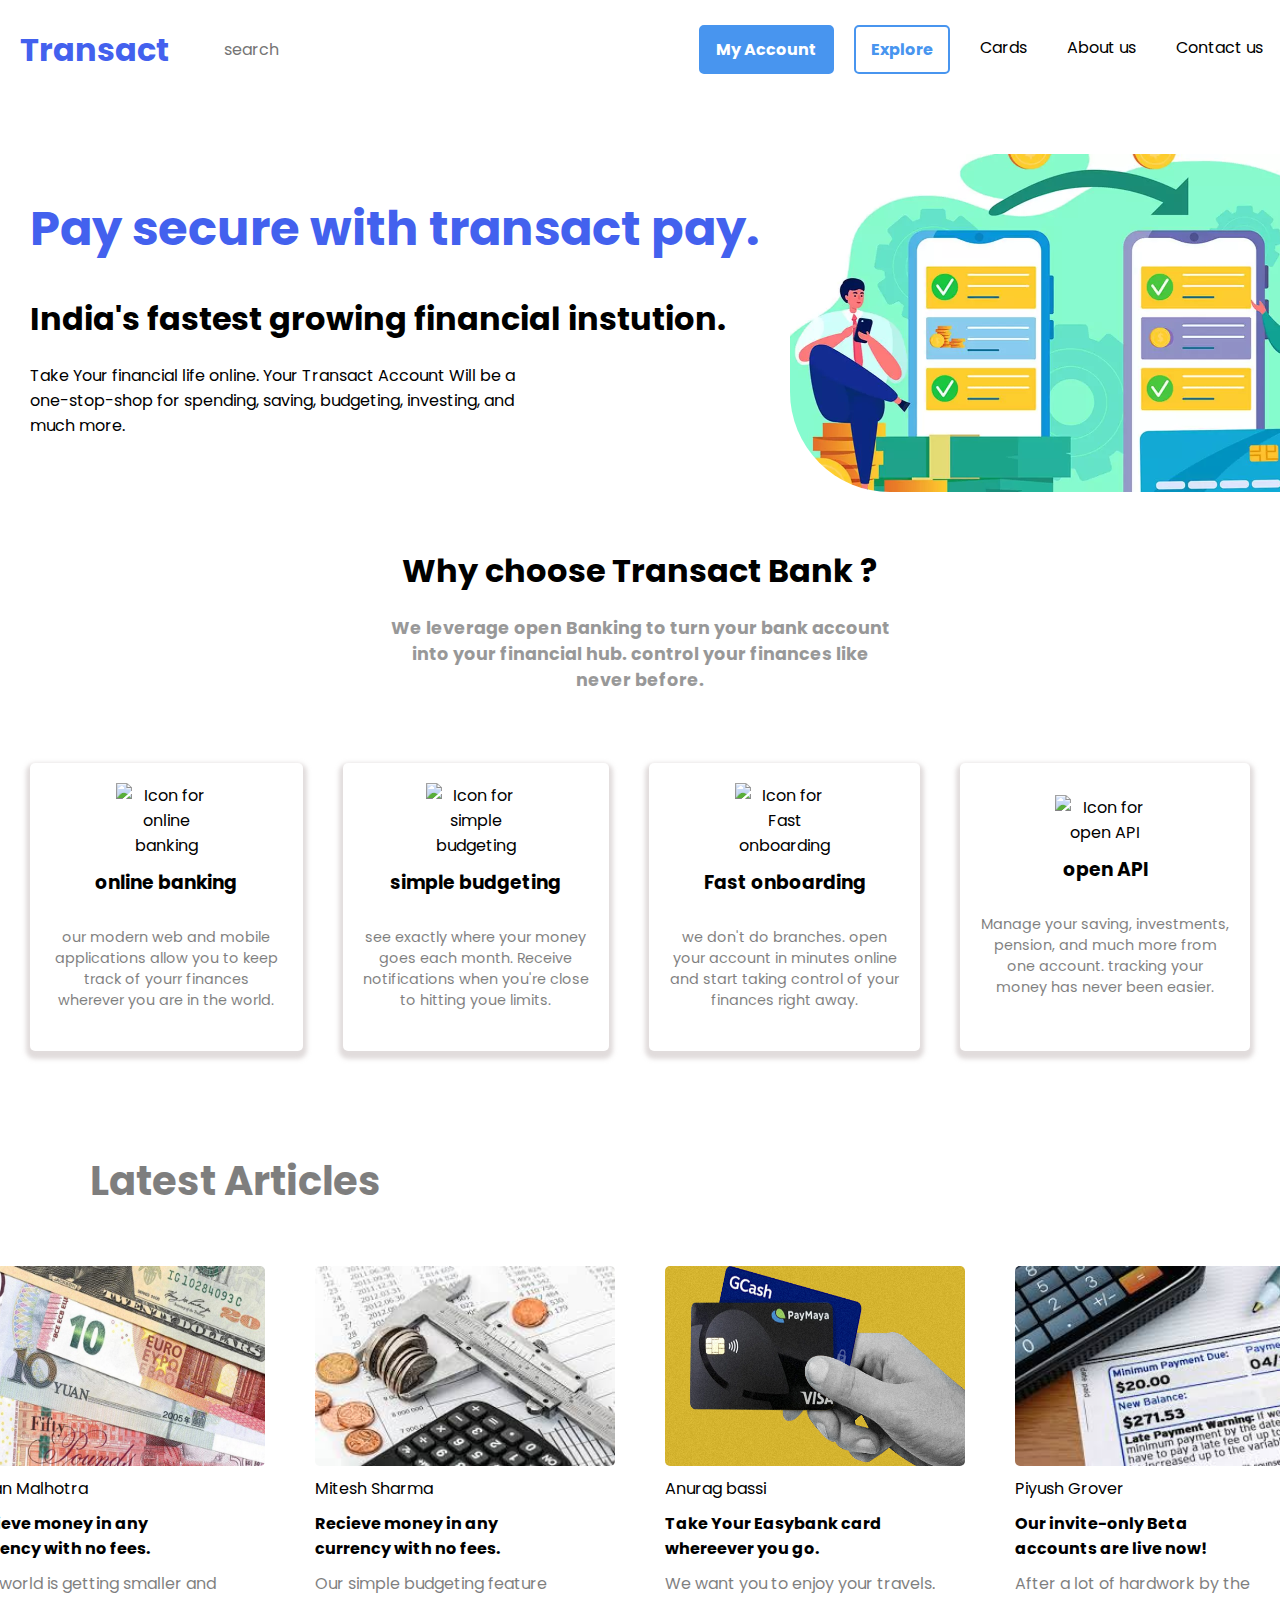
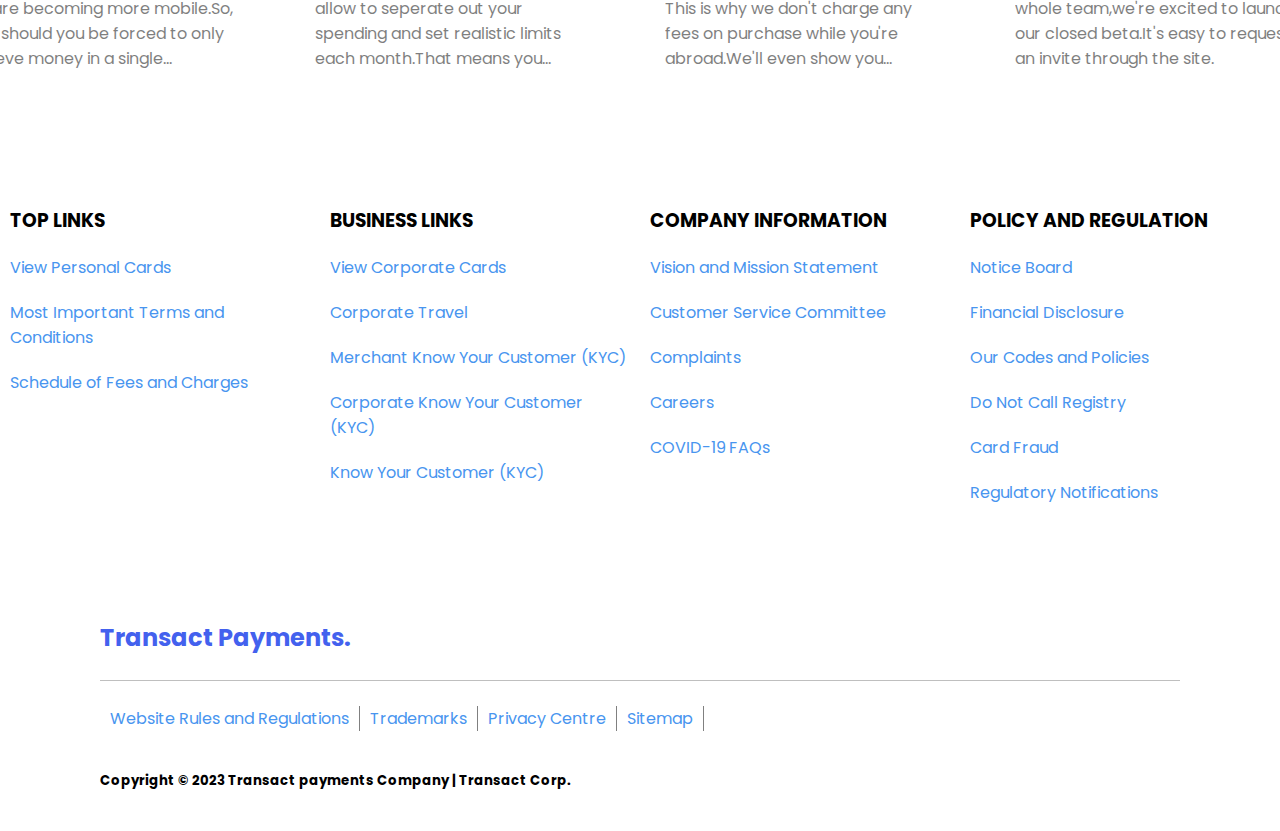
==== Frontend/Home.html @ 8d21cfab "success" ====
<!DOCTYPE html>
<html lang="en">

<head>
  <meta charset="UTF-8">
  <meta name="viewport" content="width=device-width, initial-scale=1.0">
  <title>Home</title>
  <link rel="stylesheet" href="Home.css">
  <link rel="stylesheet" href="../../assets/vendor/aos/dist/aos.css">
</head>

<body>

  <div class="container">

    <div class="logo-section">
      <h1 style="color: #4361ee;">Transact</h1>
    </div>

    <div class="search-bar">
      <input type="search" name="" id="" class="search" placeholder="search">
    </div>

    <div class="link-section">
      <nav>
        <ul class="navbar-li">
          <li><input type="button" value="My Account" name="account" class="btn btn-primary"></li>
          <li class="btn primary">Explore</li>
          <li class="link hover-links">Cards</li>
          <li class="link hover-links">About us</li>
          <li class="link hover-links">Contact us</li>
          <li class="link hover-links">Insurance</li>
          <li class="link hover-links">Help ?</li>
        </ul>
      </nav>
    </div>
  </div>

  <div class="container">
    <div class="box-1">
      <div class="content-box-1">
        <div class="title-section">
          <h1>Pay secure with transact pay.</h1>
        </div>
        <h1>India's fastest growing financial instution.</h1>
        <p class="body-text">Take Your financial life online. Your Transact Account Will be a one-stop-shop for
          spending, saving, budgeting, investing, and much more.</p>
        <br>
        <div class="auto-type-setting">
          <span class="auto-type"></span>
        </div>
      </div>
      <div class="content-image-section">
        <img class="image-setting" src="./IMAGES/img14.webp" alt="Error">
      </div>
    </div>
  </div>

  <div class="container-spec">
    <div class="choose-section">
      <h1 class="choose-section-title">Why choose Transact Bank ?</h1>
    </div>

    <div class="info-section">
      <div class="text-display">
        <p class="text-display-title">We leverage open Banking to turn your bank account into your financial hub.
          control your finances like never before.</p>
      </div>
    </div>

    <div class="service-card-group">
      <div class="service-card">
        <img src="https://cdn-icons-png.freepik.com/256/10071/10071183.png" alt="Icon for online banking"
          class="card-icon" />
        <h3 class="card-title">online banking</h3>
        <p class="card-text">
          our modern web and mobile applications allow you to keep track
          of yourr finances wherever you are in the world.
        </p>
      </div>

      <div class="service-card">
        <img src="https://cdn-icons-png.freepik.com/256/10071/10071250.png" alt="Icon for simple budgeting"
          class="card-icon" />
        <h3 class="card-title">simple budgeting</h3>
        <p class="card-text">
          see exactly where your money goes each month. Receive
          notifications when you're close to hitting youe limits.
        </p>
      </div>

      <div class="service-card">
        <img src="https://cdn-icons-png.freepik.com/256/10071/10071340.png" alt="Icon for Fast onboarding"
          class="card-icon" />
        <h3 class="card-title">Fast onboarding</h3>
        <p class="card-text">
          we don't do branches. open your account in minutes online and
          start taking control of your finances right away.
        </p>
      </div>

      <div class="service-card">
        <img src="https://cdn-icons-png.freepik.com/256/10070/10070932.png" alt="Icon for open API" class="card-icon" />
        <h3 class="card-title">open API</h3>
        <p class="card-text">
          Manage your saving, investments, pension, and much more from
          one account. tracking your money has never been easier.
        </p>
      </div>
    </div>
  </div>

  <div class="articles-section">
    <section class="blog-section">
      <h1 class="blog-section-text">Latest Articles</h1>
      <div class="article-container">
        <div class="article">
          <img src="./IMAGES/curr1.jpg" alt="Error" class="blog-images" />
          <div class="content">
            <p>Aryan Malhotra</p>
            <h4>Recieve money in any<br />
              currency with no fees.</h4>
            <p class="blog-section-content-text">The world is getting smaller and<br />
              we are becoming more mobile.So,<br />
              why should you be forced to only<br />
              recieve money in a single...</p>
          </div>
        </div>

        <div class="article">
          <img src="./IMAGES/curr2.jpg" alt="Error" class="blog-images" />
          <div class="content">
            <p>Mitesh Sharma</p>
            <h4>Recieve money in any<br />
              currency with no fees.</h4>
            <p class="blog-section-content-text">Our simple budgeting feature<br />
              allow to seperate out your<br />
              spending and set realistic limits<br />
              each month.That means you...</p>
          </div>
        </div>

        <div class="article">
          <img src="./IMAGES/curr3.jpg" alt="Error" class="blog-images" />
          <div class="content">
            <p>Anurag bassi</p>
            <h4>Take Your Easybank card<br />whereever you go.</h4>
            <p class="blog-section-content-text">We want you to enjoy your travels.<br />This is why we don't
              charge any<br />fees on purchase while you're <br />abroad.We'll
              even show you...</p>
          </div>
        </div>

        <div class="article">
          <img src="./IMAGES/curr4.jpg" alt="Error" class="blog-images" />
          <div class="content">
            <p>Piyush Grover</p>
            <h4>Our invite-only Beta<br />accounts are live now!</h4>
            <p class="blog-section-content-text">After a lot of hardwork by the<br />
              whole team,we're excited to launch<br />
              our closed beta.It's easy to request <br />an invite through the
              site.</p>
          </div>
        </div>
      </div>
    </section>
  </div>

  <div class="footer-section">
    <div class="items">
      <div class="section">
        <ul>
          <h3>TOP LINKS</h3>
          <li>View Personal Cards</li>
          <li>Most Important Terms and Conditions</li>
          <li>Schedule of Fees and Charges</li>
        </ul>
      </div>
      <div class="section">
        <ul>
          <h3>BUSINESS LINKS</h3>
          <li>View Corporate Cards</li>
          <li>Corporate Travel</li>
          <li>Merchant Know Your Customer (KYC)</li>
          <li>Corporate Know Your Customer (KYC)</li>
          <li>Know Your Customer (KYC)</li>
        </ul>
      </div>
      <div class="section">
        <ul>
          <h3>COMPANY INFORMATION</h3>
          <li>Vision and Mission Statement</li>
          <li>Customer Service Committee</li>
          <li>Complaints</li>
          <li>Careers</li>
          <li>COVID-19 FAQs</li>
        </ul>
      </div>
      <div class="section">
        <ul>
          <h3>POLICY AND REGULATION</h3>
          <li>Notice Board</li>
          <li>Financial Disclosure</li>
          <li>Our Codes and Policies</li>
          <li>Do Not Call Registry</li>
          <li>Card Fraud</li>
          <li>Regulatory Notifications</li>
        </ul>
      </div>
    </div>

    <div class="footer-section">
      <h2>Transact Payments.</h2>
      <div class="border-style"></div>
      <div class="footer-1">
        <p>Website Rules and Regulations</p>
        <p>Trademarks</p>
        <p>Privacy Centre</p>
        <p>Sitemap</p>
      </div>
      <div class="footer-2">
        <h5>Copyright © 2023 Transact payments Company | Transact Corp.</h5>
      </div>
    </div>
  </div>

  <script src="../../assets/vendor/aos/dist/aos.js"></script>
  <script src="https://cdn.jsdelivr.net/npm/typed.js@2.0.12"></script>
  <script>
    let typed = new Typed(".auto-type", {
      strings: ["Serves 850 Million active user.", "Your trust our responsiblity.", "Be a member of our family.", "Across 75+ countries."],
      typeSpeed: 50,
      backSpeed: 50,
      loop: true
    });
  </script>

  </div>

</body>

</html>
---- Frontend/Home.css ----
@import url('https://fonts.googleapis.com/css2?family=Poppins:wght@300;500&display=swap');

* {
  margin: 0px;
  padding: 0px;
  font-family: 'Poppins', sans-serif;
}

.container {
  display: flex;
  min-width: 1500px;
  max-width: 600px;
  margin-inline: auto;
  position: relative;
  justify-content: space-between;
  margin-bottom: 10px;
  /* border: 2px solid black; */
}

.logo-section {
  padding-inline: 20px;
  display: flex;
  justify-content: center;
  align-items: center;
}

.navbar-li {
  list-style: none;
  display: flex;
  gap: 20px;
  padding-block: 25px;
  padding-inline: 20px;
  cursor: pointer;
}

.megamenu {
  position: absolute;
  top: 100%;
  width: 100%;
  left: 0px;
  opacity: 0;
  visibility: hidden;
  transition: 1s;
  flex-wrap: wrap;
  z-index: 30;
  display: flex;
  flex-direction: row;
  justify-content: start;
  gap: 25px;
  padding-block: 50px;
  background-color: #f8f9fa;
}

.megamenu-items ul {
  list-style: none;
  position: relative;
  color: black !important;
}

.megamenu h3 {
  color: black !important;
  align-items: flex-start;
}

nav>ul>li:hover .megamenu {
  opacity: 1;
  top: 100%;
  visibility: visible;
  box-shadow: 0px 3px 20px #d2d3d4;
}

.megamenu-items {
  flex-basis: 20%;
  margin: 1%;
  text-align: center;
}

.megamenu-items ul {
  display: flex;
  flex-direction: column;
}

.megamenu-items ul li {
  padding-block: 8px;
  color: #4895ef;
}

.megamenu-items ul li:hover {
  text-decoration: underline;
  text-underline-offset: 5px;
  transition-duration: 0.3s;
  transform: translateY(-7px);
}

.megamenu-items h3 {
  padding: 10px;
}

.link {
  padding: 10px;
  border-radius: 5px;
}

.link-tag {
  text-decoration: none;
  color: black;
}

.hover-links:hover {
  color: #4895ef;
}

.link-section {
  z-index: 1;
}

.search-bar {
  display: flex;
  flex-direction: column;
  justify-content: center;
}

.search {
  padding: 10px 15px;
  min-width: 450px;
  font-size: 1rem;
  border-radius: 5px;
  border-style: none;
}

.body-text {
  max-width: 500px;
  margin: 20px 0 20px 0;
}

.footer {
  border-top: 1px solid #4895ef;
  width: 100%;
  display: flex;

}

.footer p {
  justify-content: center;
  padding-inline: 40px;
  padding-top: 10px;
}

.company-img {
  border-radius: 3%;
}

.content-image-section {
  display: flex;
  flex-direction: column;
  justify-content: center;
}

.image-setting {
  width: 600px;
  border-bottom-left-radius: 100px;
}

.link-btn {
  color: white;
  text-decoration: none;
}

.black-font {
  color: black;
}

.btn {
  padding: 10px 15px;
  border-radius: 5px;
  text-align: center;
  cursor: pointer;
  background: transparent;
  font-weight: bold;
}

.primary {
  border: 2px solid #4895ef;
  color: #4895ef;
  background: transparent;

}

.btn-primary {
  background-color: #4895ef;
  border: 2px solid #4895ef;
  color: white;
  font-size: 1rem;
  cursor: pointer;
}

.btn-primary:hover {
  background-color: #4361ee;
  transition: 0.2s ease-out;
}

.box-1>img {
  height: 50vh;
  width: 30vw;
}

.box-1 {
  display: flex;
  position: relative;
  top: 5vh;
}

.content-box-1 {
  display: flex;
  flex-direction: column;
  justify-content: center;
  margin: 0 30px 0 30px;
}

.title-section {
  margin-block: 30px;
  font-size: 1.5rem;
  color: #4361ee;
}

.auto-type-setting {
  color: #4895ef;
  font-size: 2rem;
}

.get-start {
  max-width: 10%;
  margin-top: 5%;
  cursor: pointer;
}

.about-company-logos {
  width: 1180px;
  margin-inline: auto;
  position: relative;
  display: flex;
  justify-content: center;
  top: 75px;
  font-size: 1.1rem;
  font-weight: bold;
}

.container-2 {
  width: 1180px;
  margin-inline: auto;
  margin-bottom: 10vh;
}

.box-2 {
  display: flex;
  justify-content: center;
  position: relative;
  top: 10vh;
  padding: 15px 20px;
  position: relative;
  top: 80px;
}

.logos {
  display: flex;
  width: 650px;
  gap: 50px;
}

.log-1:hover {
  fill: #4361ee;
  cursor: pointer;
}

.box-3 {
  border-radius: 10px;
  position: relative;
  top: 100px;
  max-width: 1180px;
  margin-inline: auto;
  margin-bottom: 10vw;
  height: 730px;
  background-image: url("/COLLEGE MINI PROJECT/IMAGES/gift2.jpg");
  background-size: cover;

}

.spec-btn {
  max-width: 200px;
  padding: 15px 20px;
  margin-top: 15px;
  background: transparent;
  border-radius: 5px;
  color: black;
  background-color: rgb(254, 252, 249);
  text-align: center;
  cursor: pointer;
  border: 2px solid wheat;
  margin-block: 20px;
  font-size: 1.2rem;
  font-weight: bold;
  color: rgb(241, 173, 46);
}

.small-font {
  font-size: 0.8rem;
}

.img-1 {
  display: flex;
  flex-direction: column;
  gap: 10px;
  padding: 50px 20px;
  position: relative;
  top: 100px;
  left: 50px;
  max-width: 500px;
  background-position: center;
  background-size: cover;
}

.cards {
  display: flex;
  max-width: 1180px;
  margin-inline: auto;
  margin-bottom: 10vh;
  padding: 15px 20px;
  gap: 10px;
}

.card-class {
  max-width: 100%;
  border-radius: 5px 5px 0px 0px;
}

.font-style {
  font-size: 1rem;
}

.boxy {
  width: 395px;
  border-radius: 5px;
}

.content>h3 {
  margin-block: 10px;
}

.content>p {
  margin-block: 10px;
}

.card-section-left {
  display: flex;
  flex-direction: column;
  gap: 10px;
}

.info-section-right {
  border-radius: 5px;
  display: flex;
  flex-direction: column;
  padding: 100px 100px;
}

.spec-btn-2 {
  max-width: 250px;
  padding: 20px 20px;
  font-size: 1rem;
  background-color: #4895ef;
  color: white;
  border: none;
  border-radius: 5px;
  font-size: 1.2rem;
  font-weight: bold;
  cursor: pointer;
}

.spec-btn-2:hover {
  background-color: #4361ee;
}

.card-section {
  display: flex;
  flex-direction: column;
  justify-content: space-between;
  max-width: 80%;
  margin-inline: auto;
  margin-bottom: 10vh;
}

.inner-card-section {
  display: flex;
  justify-content: space-around;
}

.header-section {
  display: flex;
  justify-content: center;
  margin-block: 25px;
}

.card-heading {
  padding: 15px 15px;
  position: relative;
  bottom: 35px;
}

.offers-cards {
  display: flex;
  flex-direction: column;
  justify-content: space-between;
  padding: 10px 10px;
  gap: 40px;
}

.card-button {
  border: 1px solid #4361ee;
  color: #4361ee;
  padding-block: 10px;
  display: flex;
  justify-content: center;
  border-radius: 5px;
  margin-bottom: 20px;
}

.card-button:hover {
  background-color: rgb(243, 243, 243);
  cursor: pointer;
}

.card-img {
  height: 200px;
  width: 385px;
}

.card-section-2 {
  display: flex;
  max-width: 1180px;
  margin-inline: auto;
  margin-bottom: 10vh;
}

.security-cards {
  margin: 10px;
  max-width: 1180px;
  font-size: 0.8rem;
  padding: 15px 15px;
  text-align: center;
  display: flex;
  gap: 25px;
  flex-direction: column;
  justify-content: center;
  transition: 1s ease-in-out;
  border-radius: 10px;
}

.card-security-button {
  border: 1px solid #4361ee;
  color: #4361ee;
  padding: 10px 20px;
  margin-top: auto;
  margin-inline: auto;
  border-radius: 5px;
  font-weight: bold;
  cursor: pointer;
}

.security-cards:hover {
  box-shadow: 0px 0px 20px #d2d4d6;
  transform: translateY(-20px);
}

.items {
  width: 1180px;
  margin-inline: auto;
  display: flex;
  justify-content: space-between;
  margin-bottom: 10vh;
}

.section {
  padding: 15px 10px;
}

.section ul li {
  list-style: none;
  color: #4895ef;
  transition: 0.3s ease-in-out;
}

.section ul li:hover {
  text-decoration: underline;
  text-underline-offset: 5px;
  cursor: pointer;
}

.section ul {
  display: flex;
  flex-direction: column;
  gap: 20px;
}

.footer-1 {
  display: flex;
}

.border-style {
  border-top: 1px solid grey;
  opacity: 0.5;
  margin-block: 25px;
}

.footer-section h2 {
  color: #4361ee;
}

.footer-1 p {
  font-size: 1rem;
  border-right: 1px solid grey;
  padding: 0px 10px;
  color: #4895ef;
  cursor: pointer;
}

.footer-1 p:hover {
  text-decoration: underline;
  text-underline-offset: 10px;
}

.footer-2 {
  margin-block: 40px;
}

.container-spec {
  min-width: 700px;
  margin-inline: auto;
  position: relative;
  margin-bottom: 10px;
  margin: 50px 10px 10px 10px;
}

.choose-section {
  display: flex;
  justify-content: center;
  align-items: center;
  margin: 100px 0 0 0;
}

.footer-section {
  margin-bottom: 500px;
}

.text-display {
  display: flex;
  justify-content: center;
}

.text-display-title {
  margin: 0 10px 0 10px;
  max-width: 500px;
  text-align: center;
  margin: 10px 0 10px 0;
  font-weight: bold;
  opacity: 0.4;
  font-size: 1.1rem;
}

.service-card-group {
  display: flex;
  justify-content: center;
}

.service-card {
  margin: 20px 20px 0 20px;
  max-width: 250px;
  padding: 20px 20px;
  display: flex;
  flex-direction: column;
  justify-content: center;
  align-items: center;
  text-align: center;
  border-radius: 5px;
  box-shadow: 0px 4px 4px 4px rgb(195, 185, 185, 0.5);
}

.card-icon {
  width: 100px;
}

.card-text {
  font-size: 0.9rem;
  margin: 20px 0 20px 0;
  opacity: 0.5;
}

.card-title {
  margin: 10px 0 10px 0;
}

.text-display-title {
  margin: 20px 0 50px 0;
}

.article {
  max-width: 300px;
  display: flex;
  flex-direction: column;
  justify-content: center;
  margin: 50px 25px 10px 25px;
}

.blog-images {
  min-height: 200px;
  border-radius: 5px;

}

.article-container {
  display: flex;
  justify-content: center;
}

.blog-section-text {
  font-size: 2.5rem;
  opacity: 0.5;
  margin: 100px 90px 5px 90px;
}

.blog-section-content-text {
  opacity: 0.5;
}

.footer-section {
  min-width: 800px;
  margin-inline: auto;
  margin-bottom: 10vh;
  margin: 100px 50px 0 50px;
}

.items {
  display: flex;
  justify-content: center;
}

.section {
  min-width: 300px;
}
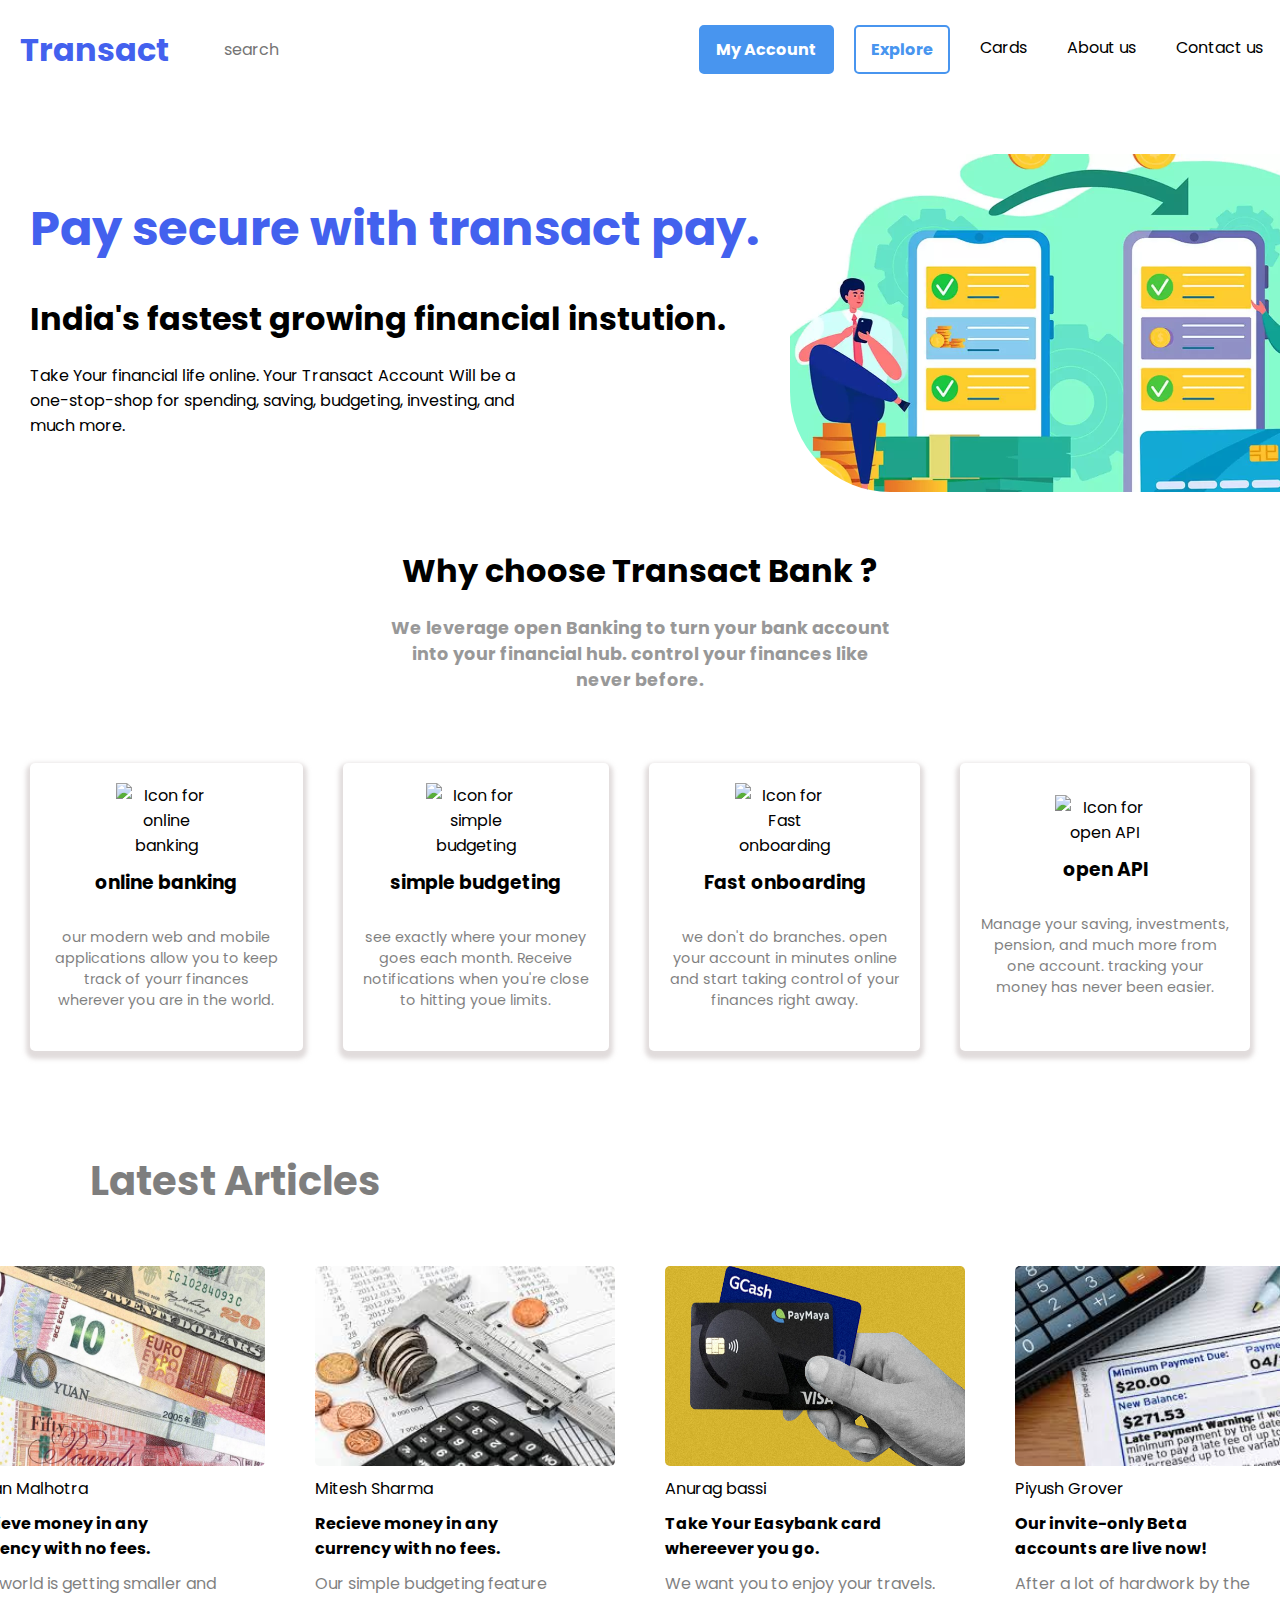
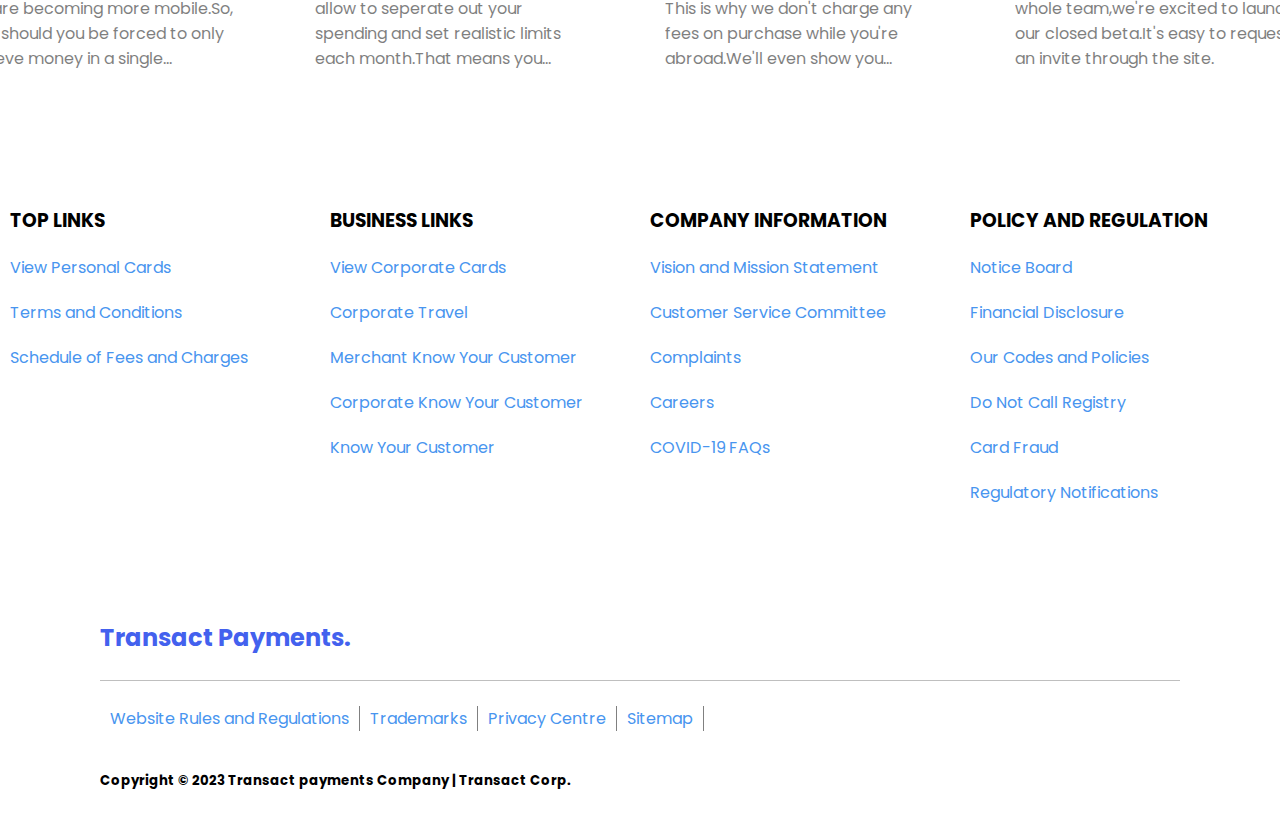
==== commit cc762ff7: "success" ====
--- a/Frontend/Home.html
+++ b/Frontend/Home.html
@@ -27,7 +27,9 @@
           <li><input type="button" value="My Account" name="account" class="btn btn-primary"></li>
           <li class="btn primary">Explore</li>
           <li class="link hover-links">Cards</li>
-          <li class="link hover-links">About us</li>
+          <a href="./Aboutus.html" class="disable-link">
+            <li class="link hover-links">About us</li>
+          </a>
           <li class="link hover-links">Contact us</li>
           <li class="link hover-links">Insurance</li>
           <li class="link hover-links">Help ?</li>
@@ -172,7 +174,7 @@
         <ul>
           <h3>TOP LINKS</h3>
           <li>View Personal Cards</li>
-          <li>Most Important Terms and Conditions</li>
+          <li>Terms and Conditions</li>
           <li>Schedule of Fees and Charges</li>
         </ul>
       </div>
@@ -181,9 +183,9 @@
           <h3>BUSINESS LINKS</h3>
           <li>View Corporate Cards</li>
           <li>Corporate Travel</li>
-          <li>Merchant Know Your Customer (KYC)</li>
-          <li>Corporate Know Your Customer (KYC)</li>
-          <li>Know Your Customer (KYC)</li>
+          <li>Merchant Know Your Customer</li>
+          <li>Corporate Know Your Customer</li>
+          <li>Know Your Customer</li>
         </ul>
       </div>
       <div class="section">
--- a/Frontend/Home.css
+++ b/Frontend/Home.css
@@ -170,20 +170,20 @@
   color: black;
 }
 
-.btn {
-  padding: 10px 15px;
-  border-radius: 5px;
-  text-align: center;
-  cursor: pointer;
-  background: transparent;
-  font-weight: bold;
-}
-
 .primary {
   border: 2px solid #4895ef;
   color: #4895ef;
   background: transparent;
 
+}
+
+.btn {
+  padding: 10px 15px;
+  border-radius: 5px;
+  text-align: center;
+  cursor: pointer;
+  background: transparent;
+  font-weight: bold;
 }
 
 .btn-primary {
@@ -477,10 +477,7 @@
   display: flex;
   justify-content: space-between;
   margin-bottom: 10vh;
-}
-
-.section {
-  padding: 15px 10px;
+
 }
 
 .section ul li {
@@ -645,4 +642,15 @@
 
 .section {
   min-width: 300px;
+  padding: 15px 10px;
+}
+
+
+
+
+
+
+.disable-link {
+  text-decoration: none;
+  color: black;
 }